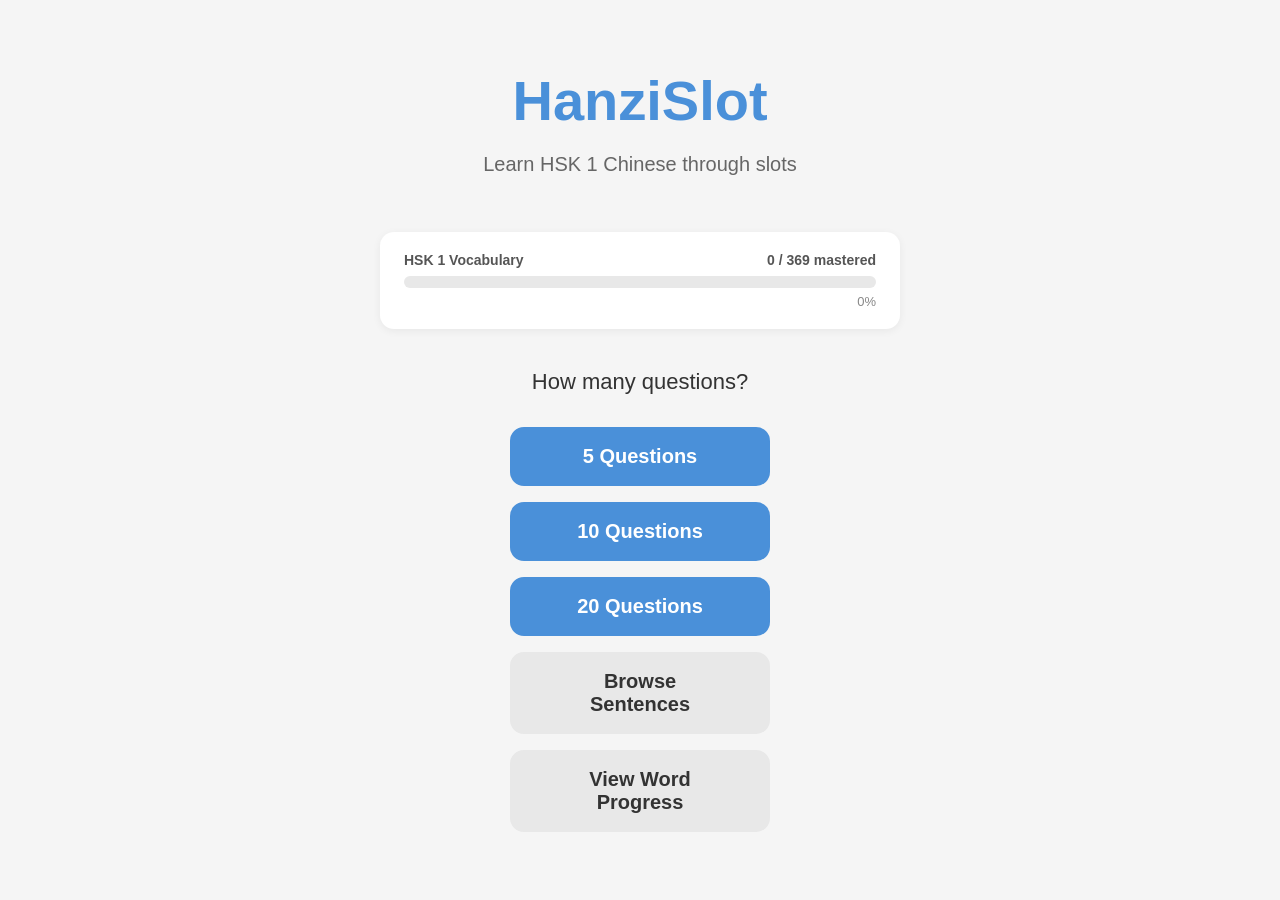
==== index.html @ 781032b2 "Add files via upload" ====
<!DOCTYPE html>
<html lang="en">
<head>
  <meta charset="utf-8">
  <meta name="viewport" content="width=device-width, initial-scale=1">
  <title>HanziSlot</title>
  <link rel="stylesheet" href="styles.css">
</head>
<body>
  <div id="app"></div>

  <script src="data.js"></script>
  <script src="render.js"></script>
  <script src="progress.js"></script>
  <script src="game.js"></script>
</body>
</html>
---- styles.css ----
* { box-sizing: border-box; }

body {
  margin: 0;
  font-family: -apple-system, BlinkMacSystemFont, "Segoe UI", Roboto, sans-serif;
  background: #f5f5f5;
  color: #333;
  min-height: 100vh;
}

/* ---------- Layouts ---------- */
.layout {
  display: flex;
  flex-direction: column;
  min-height: 100vh;
}

.centered-layout {
  display: flex;
  align-items: center;
  justify-content: center;
  min-height: 100vh;
  padding: 40px;
}

.main {
  flex: 1;
  display: flex;
  align-items: center;
  justify-content: center;
  padding: 40px;
}

.screen { width: 100%; max-width: 1100px; }

/* ---------- Header bar ---------- */
.header {
  background: #ffffff;
  padding: 16px 32px;
  display: flex;
  justify-content: space-between;
  align-items: center;
  box-shadow: 0 2px 6px rgba(0, 0, 0, 0.06);
  position: sticky;
  top: 0;
  z-index: 10;
}

.back-btn {
  padding: 10px 22px;
  font-size: 16px;
  font-weight: 600;
  background: #e8e8e8;
  color: #333;
  border: none;
  border-radius: 10px;
  cursor: pointer;
  width: auto;
}
.back-btn:hover { background: #d8d8d8; }

.progress {
  color: #555;
  font-size: 16px;
  font-weight: 600;
}

/* ---------- Home / Finished ---------- */
h1 {
  color: #4A90D9;
  text-align: center;
  margin: 0 0 12px;
  font-size: 56px;
}
.subtitle {
  text-align: center;
  color: #666;
  font-size: 20px;
  margin-bottom: 56px;
}
.prompt {
  text-align: center;
  font-size: 22px;
  margin-bottom: 32px;
}
.buttons {
  display: flex;
  flex-direction: column;
  gap: 16px;
  align-items: center;
}

/* ---------- Buttons ---------- */
button {
  background: #4A90D9;
  color: white;
  border: none;
  padding: 18px 50px;
  font-size: 20px;
  font-weight: 600;
  border-radius: 14px;
  cursor: pointer;
  width: 260px;
}
button:hover { background: #3a7bc0; }
button:disabled { background: #aaa; cursor: default; }

.next-btn {
  background: #4CAF50;
  width: auto;
  padding: 18px 60px;
}
.next-btn:hover { background: #43a047; }

/* ---------- Game screen ---------- */
.english {
  text-align: center;
  font-size: 34px;
  font-weight: 700;
  line-height: 1.3;
  margin: 12px 0 48px;
}

.slots-row {
  display: flex;
  justify-content: center;
  flex-wrap: wrap;
  gap: 14px;
  margin-bottom: 20px;
}

/* ---------- Slots ---------- */
.slot {
  height: 270px;
  width: 140px;
  position: relative;
  user-select: none;
  cursor: pointer;
}
.slot.fixed { cursor: default; }

.slot .item {
  position: absolute;
  left: 0; right: 0;
  height: 60px;
  display: flex;
  align-items: center;
  justify-content: center;
  font-weight: 600;
  transition: background 0.2s, color 0.2s;
}
.slot .item.pos-0 { top: 0;    font-size: 26px; opacity: 0.35; }
.slot .item.pos-1 { top: 60px; font-size: 34px; }
.slot .item.pos-2 { top: 120px; font-size: 26px; opacity: 0.35; }

.slot .indicator {
  position: absolute;
  top: 60px;
  left: 0; right: 0;
  height: 60px;
  border-top: 3px solid #4A90D9;
  border-bottom: 3px solid #4A90D9;
  pointer-events: none;
}

.slot.fixed .item.pos-1 {
  background: #E8F0FE;
  color: #4A90D9;
  border-radius: 10px;
}

.slot.correct .item.pos-1 {
  background: #d4edda;
  color: #2e7d32;
  border-radius: 10px;
}
.slot.wrong .item.pos-1 {
  background: #f8d7da;
  color: #c62828;
  border-radius: 10px;
}

/* ---------- Pinyin + English under a correct slot ---------- */
.pinyin-area {
  position: absolute;
  top: 192px;
  left: -8px;
  right: -8px;
  text-align: center;
  pointer-events: none;
  display: flex;
  flex-direction: column;
  align-items: center;
  gap: 2px;
  animation: fadeIn 0.25s ease-out;
}

.pinyin {
  color: #4A90D9;
  font-size: 17px;
  font-weight: 700;
  line-height: 1.2;
}

.translation {
  color: #666;
  font-size: 12px;
  line-height: 1.2;
  word-break: break-word;
}

@keyframes fadeIn {
  from { opacity: 0; transform: translateY(-4px); }
  to   { opacity: 1; transform: translateY(0); }
}

/* ---------- Bottom area ---------- */
.check-wrap {
  display: flex;
  justify-content: center;
  margin-top: 36px;
}

.message {
  text-align: center;
  margin-top: 20px;
  min-height: 28px;
  font-size: 20px;
  font-weight: 600;
}
.message.error   { color: #c62828; }
.message.success { color: #2e7d32; }

/* ---------- Progress card on Home ---------- */
.progress-card {
    max-width: 520px;
    margin: 0 auto 40px;
    background: #fff;
    border-radius: 14px;
    padding: 20px 24px;
    box-shadow: 0 2px 8px rgba(0, 0, 0, 0.06);
  }
  .progress-label {
    display: flex;
    justify-content: space-between;
    font-size: 14px;
    color: #555;
    margin-bottom: 8px;
    font-weight: 600;
  }
  .progress-bar {
    height: 12px;
    background: #e8e8e8;
    border-radius: 6px;
    overflow: hidden;
  }
  .progress-fill {
    height: 100%;
    background: linear-gradient(90deg, #4A90D9, #4CAF50);
    transition: width 0.4s ease-out;
  }
  .progress-percent {
    text-align: right;
    font-size: 13px;
    color: #888;
    margin-top: 6px;
  }
  
  /* ---------- Secondary button (View Progress) ---------- */
  .secondary-btn {
    background: #e8e8e8;
    color: #333;
  }
  .secondary-btn:hover { background: #d8d8d8; }
  
  /* ---------- Reset button in header ---------- */
  .reset-btn {
    background: #f0f0f0;
    color: #c62828;
    border: none;
    padding: 8px 16px;
    font-size: 14px;
    font-weight: 600;
    border-radius: 10px;
    cursor: pointer;
    width: auto;
  }
  .reset-btn:hover { background: #ffe5e5; }
  
  /* ---------- Progress screen grid ---------- */
  .words-grid {
    display: grid;
    grid-template-columns: repeat(auto-fill, minmax(160px, 1fr));
    gap: 12px;
    padding: 8px 0 40px;
  }
  .word-card {
    background: #fff;
    border-radius: 12px;
    padding: 12px 10px;
    text-align: center;
    box-shadow: 0 1px 4px rgba(0, 0, 0, 0.05);
    border: 2px solid transparent;
  }
  .word-card.mastered {
    border-color: #4CAF50;
    background: #f1faf3;
  }
  .word-card.learning {
    border-color: #FFC107;
    background: #fffbf0;
  }
  .word-card.unseen {
    border-color: #e0e0e0;
    background: #fafafa;
    opacity: 0.85;
  }
  .word-hanzi {
    font-size: 26px;
    font-weight: 700;
    color: #333;
    line-height: 1.2;
  }
  .word-pinyin {
    font-size: 13px;
    color: #4A90D9;
    margin-top: 2px;
    font-weight: 600;
  }
  .word-english {
    font-size: 12px;
    color: #666;
    margin-top: 2px;
    line-height: 1.3;
  }
  .word-count {
    margin-top: 8px;
    font-size: 13px;
    font-weight: 700;
    color: #555;
  }
  .word-card.mastered .word-count {
    color: #2e7d32;
  }
  .word-card.learning .word-count {
    color: #b8860b;
  }
  .word-card.unseen .word-count {
    color: #aaa;
  }

  
  /* ---------- Finished screen stat ---------- */
  .finished-stat {
    text-align: center;
    color: #4A90D9;
    font-size: 18px;
    font-weight: 600;
    margin-bottom: 32px;
  }

  /* ============================================================
   Sentence Browser
   ============================================================ */
.sentence-count {
  color: #888;
  font-size: 14px;
  font-weight: 600;
}

.sentence-search {
  width: 100%;
  max-width: 560px;
  display: block;
  margin: 0 auto 28px;
  padding: 14px 20px;
  font-size: 16px;
  border: 2px solid #e0e0e0;
  border-radius: 12px;
  outline: none;
  transition: border-color 0.2s;
  background: #fff;
}
.sentence-search:focus {
  border-color: #4A90D9;
}

.empty-state {
  text-align: center;
  color: #888;
  font-size: 16px;
  padding: 60px 20px;
}

.sentence-card {
  background: #fff;
  border-radius: 14px;
  padding: 22px 26px;
  margin-bottom: 16px;
  box-shadow: 0 1px 4px rgba(0, 0, 0, 0.06);
  border: 1px solid #eee;
}

.sentence-header {
  display: flex;
  align-items: baseline;
  gap: 12px;
  margin-bottom: 12px;
}

.sentence-number {
  color: #aaa;
  font-size: 13px;
  font-weight: 700;
  font-variant-numeric: tabular-nums;
  flex-shrink: 0;
}

.sentence-english {
  color: #555;
  font-size: 17px;
  font-weight: 500;
}

.sentence-hanzi {
  font-size: 34px;
  font-weight: 700;
  color: #222;
  line-height: 1.4;
  margin-bottom: 6px;
  letter-spacing: 1px;
}

.sentence-pinyin {
  color: #4A90D9;
  font-size: 17px;
  font-weight: 600;
  margin-bottom: 20px;
  line-height: 1.4;
}

.word-chips {
  display: flex;
  flex-wrap: wrap;
  gap: 10px;
  align-items: flex-start;
  padding-top: 16px;
  border-top: 1px solid #f0f0f0;
}

.word-chip {
  background: #fafafa;
  border: 1px solid #eee;
  border-radius: 10px;
  padding: 8px 12px;
  min-width: 60px;
  text-align: center;
}

.chip-hanzi {
  font-size: 20px;
  font-weight: 700;
  color: #333;
  line-height: 1.2;
}

.chip-pinyin {
  font-size: 12px;
  color: #4A90D9;
  font-weight: 600;
  margin-top: 2px;
}

.chip-english {
  font-size: 11px;
  color: #777;
  margin-top: 2px;
  line-height: 1.2;
  max-width: 120px;
}

.word-punct {
  font-size: 26px;
  color: #333;
  align-self: center;
  padding: 0 2px;
}
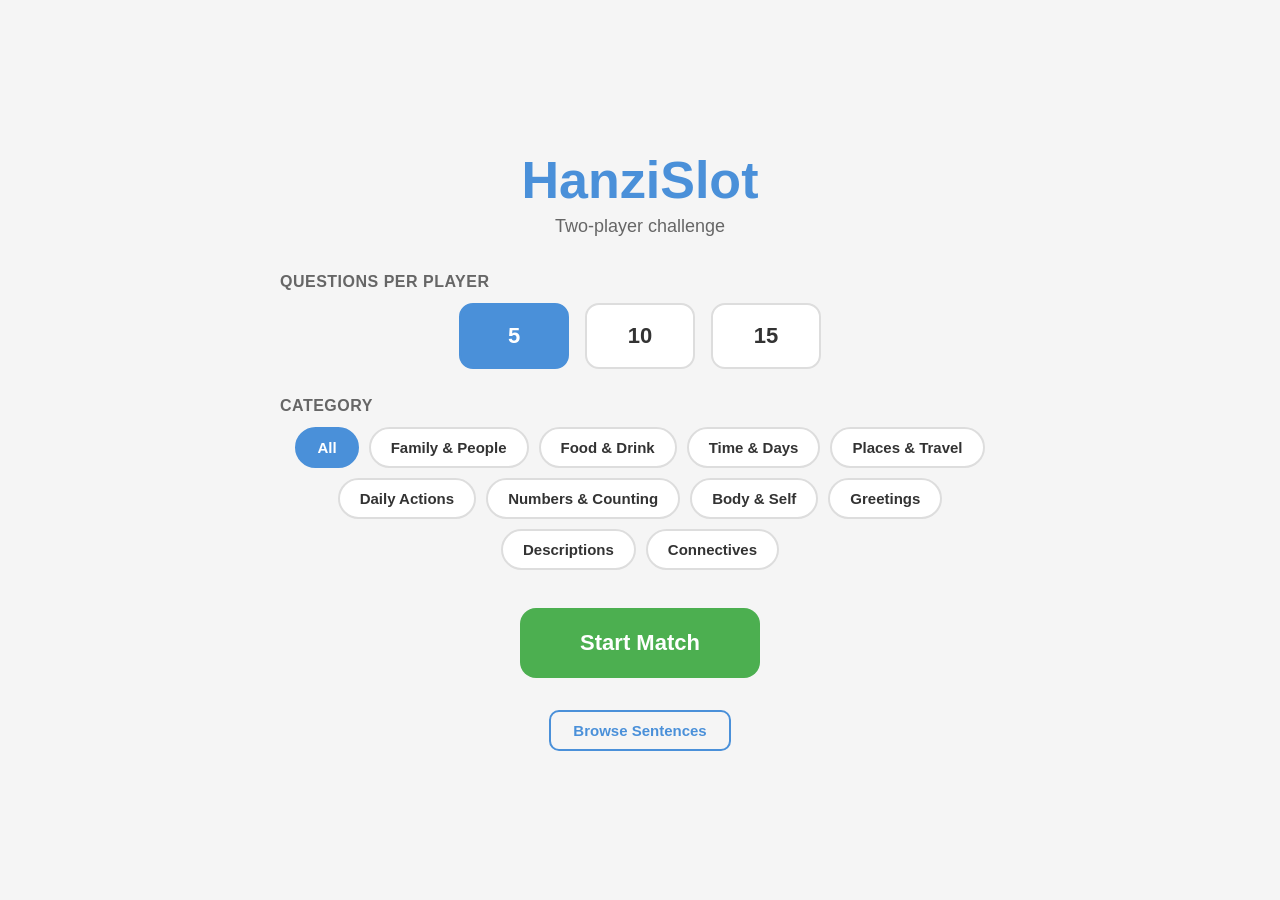
==== commit 21d8000d: "Add files via upload" ====
--- a/index.html
+++ b/index.html
@@ -11,7 +11,6 @@
 
   <script src="data.js"></script>
   <script src="render.js"></script>
-  <script src="progress.js"></script>
   <script src="game.js"></script>
 </body>
 </html>
--- a/styles.css
+++ b/styles.css
@@ -1,54 +1,274 @@
 * { box-sizing: border-box; }
 
+html, body {
+  margin: 0;
+  padding: 0;
+  height: 100%;
+}
+
 body {
-  margin: 0;
   font-family: -apple-system, BlinkMacSystemFont, "Segoe UI", Roboto, sans-serif;
   background: #f5f5f5;
   color: #333;
-  min-height: 100vh;
-}
-
-/* ---------- Layouts ---------- */
+  overflow: hidden;
+}
+
+#app {
+  height: 100vh;
+  width: 100vw;
+  overflow: hidden;
+}
+
+.app-wrap {
+  width: 100%;
+  height: 100%;
+  transition: transform 0.5s ease-in-out;
+  transform-origin: center center;
+}
+
+.app-wrap.rotated {
+  transform: rotate(180deg);
+}
+
+/* ============================================================
+   SETUP (unchanged from previous version)
+   ============================================================ */
+.setup-layout {
+  height: 100%;
+  display: flex;
+  flex-direction: column;
+  align-items: center;
+  justify-content: center;
+  padding: 40px;
+  overflow-y: auto;
+}
+
+.setup-layout h1 {
+  color: #4A90D9;
+  font-size: 52px;
+  margin: 0 0 6px;
+}
+
+.setup-layout .subtitle {
+  color: #666;
+  font-size: 18px;
+  margin: 0 0 36px;
+}
+
+.setup-section {
+  width: 100%;
+  max-width: 720px;
+  margin-bottom: 28px;
+}
+
+.setup-section h3 {
+  font-size: 16px;
+  color: #666;
+  font-weight: 600;
+  margin: 0 0 12px;
+  text-transform: uppercase;
+  letter-spacing: 0.5px;
+}
+
+.count-buttons {
+  display: flex;
+  gap: 16px;
+  justify-content: center;
+}
+
+.count-btn {
+  background: #fff;
+  color: #333;
+  border: 2px solid #ddd;
+  padding: 18px 40px;
+  font-size: 22px;
+  font-weight: 700;
+  border-radius: 14px;
+  cursor: pointer;
+  min-width: 110px;
+  transition: all 0.15s;
+}
+
+.count-btn:hover {
+  border-color: #4A90D9;
+}
+
+.count-btn.count-active {
+  background: #4A90D9;
+  color: #fff;
+  border-color: #4A90D9;
+}
+
+.category-chips {
+  display: flex;
+  flex-wrap: wrap;
+  gap: 10px;
+  justify-content: center;
+}
+
+.chip {
+  background: #fff;
+  color: #333;
+  border: 2px solid #ddd;
+  padding: 10px 20px;
+  font-size: 15px;
+  font-weight: 600;
+  border-radius: 22px;
+  cursor: pointer;
+  width: auto;
+  transition: all 0.15s;
+}
+
+.chip:hover {
+  border-color: #4A90D9;
+}
+
+.chip.chip-active {
+  background: #4A90D9;
+  color: #fff;
+  border-color: #4A90D9;
+}
+
+.setup-warning {
+  background: #fff4e5;
+  color: #a05a00;
+  border: 1px solid #f0c089;
+  padding: 12px 20px;
+  border-radius: 10px;
+  font-size: 14px;
+  max-width: 720px;
+  margin-bottom: 20px;
+  text-align: center;
+}
+
+.primary-start {
+  background: #4CAF50;
+  color: #fff;
+  border: none;
+  padding: 22px 60px;
+  font-size: 22px;
+  font-weight: 700;
+  border-radius: 16px;
+  cursor: pointer;
+  margin-top: 10px;
+  width: auto;
+  transition: background 0.15s;
+}
+
+.primary-start:hover {
+  background: #43a047;
+}
+
+.setup-links {
+  margin-top: 32px;
+  display: flex;
+  gap: 12px;
+}
+
+.link-btn {
+  background: transparent;
+  color: #4A90D9;
+  border: 2px solid #4A90D9;
+  padding: 10px 22px;
+  font-size: 15px;
+  font-weight: 600;
+  border-radius: 10px;
+  cursor: pointer;
+  width: auto;
+}
+
+.link-btn:hover {
+  background: #4A90D9;
+  color: #fff;
+}
+
+/* ============================================================
+   HANDOFF & TURN SUMMARY
+   ============================================================ */
+.handoff-layout {
+  height: 100%;
+  display: flex;
+  align-items: center;
+  justify-content: center;
+  padding: 40px;
+}
+
+.handoff-card {
+  background: #fff;
+  border-radius: 24px;
+  padding: 60px 80px;
+  text-align: center;
+  box-shadow: 0 4px 20px rgba(0, 0, 0, 0.08);
+  max-width: 640px;
+}
+
+.handoff-card h1 {
+  color: #4A90D9;
+  font-size: 38px;
+  margin: 0 0 20px;
+}
+
+.handoff-sub {
+  color: #333;
+  font-size: 22px;
+  margin: 0 0 8px;
+}
+
+.handoff-sub strong {
+  color: #4CAF50;
+}
+
+.handoff-note {
+  color: #888;
+  font-size: 16px;
+  margin: 0 0 36px;
+}
+
+/* Turn summary numbers */
+.summary-time {
+  font-size: 64px;
+  font-weight: 700;
+  color: #333;
+  font-variant-numeric: tabular-nums;
+  margin: 12px 0 6px;
+  line-height: 1;
+}
+
+.summary-penalty {
+  font-size: 18px;
+  color: #c62828;
+  margin-bottom: 6px;
+}
+
+.summary-total {
+  font-size: 22px;
+  font-weight: 700;
+  color: #4A90D9;
+  margin-bottom: 36px;
+}
+
+/* ============================================================
+   GAME (unchanged)
+   ============================================================ */
 .layout {
+  height: 100%;
   display: flex;
   flex-direction: column;
-  min-height: 100vh;
-}
-
-.centered-layout {
-  display: flex;
-  align-items: center;
-  justify-content: center;
-  min-height: 100vh;
-  padding: 40px;
-}
-
-.main {
-  flex: 1;
-  display: flex;
-  align-items: center;
-  justify-content: center;
-  padding: 40px;
-}
-
-.screen { width: 100%; max-width: 1100px; }
-
-/* ---------- Header bar ---------- */
+}
+
 .header {
   background: #ffffff;
-  padding: 16px 32px;
+  padding: 14px 32px;
   display: flex;
   justify-content: space-between;
   align-items: center;
   box-shadow: 0 2px 6px rgba(0, 0, 0, 0.06);
-  position: sticky;
-  top: 0;
-  z-index: 10;
+  flex-shrink: 0;
 }
 
 .back-btn {
   padding: 10px 22px;
-  font-size: 16px;
+  font-size: 15px;
   font-weight: 600;
   background: #e8e8e8;
   color: #333;
@@ -57,86 +277,98 @@
   cursor: pointer;
   width: auto;
 }
+
 .back-btn:hover { background: #d8d8d8; }
 
 .progress {
   color: #555;
-  font-size: 16px;
-  font-weight: 600;
-}
-
-/* ---------- Home / Finished ---------- */
-h1 {
-  color: #4A90D9;
-  text-align: center;
-  margin: 0 0 12px;
-  font-size: 56px;
-}
-.subtitle {
-  text-align: center;
-  color: #666;
-  font-size: 20px;
-  margin-bottom: 56px;
-}
-.prompt {
-  text-align: center;
-  font-size: 22px;
-  margin-bottom: 32px;
-}
-.buttons {
-  display: flex;
-  flex-direction: column;
-  gap: 16px;
-  align-items: center;
-}
-
-/* ---------- Buttons ---------- */
-button {
-  background: #4A90D9;
-  color: white;
-  border: none;
-  padding: 18px 50px;
-  font-size: 20px;
-  font-weight: 600;
-  border-radius: 14px;
-  cursor: pointer;
-  width: 260px;
-}
-button:hover { background: #3a7bc0; }
-button:disabled { background: #aaa; cursor: default; }
-
-.next-btn {
-  background: #4CAF50;
-  width: auto;
-  padding: 18px 60px;
-}
-.next-btn:hover { background: #43a047; }
-
-/* ---------- Game screen ---------- */
+  font-size: 15px;
+  font-weight: 600;
+}
+
+.timer-box {
+  display: flex;
+  align-items: center;
+  gap: 10px;
+}
+
+.timer {
+  color: #333;
+  font-size: 18px;
+  font-weight: 700;
+  font-variant-numeric: tabular-nums;
+  min-width: 64px;
+  text-align: right;
+}
+
+.penalty-badge {
+  color: #c62828;
+  font-size: 14px;
+  font-weight: 700;
+  background: #ffe5e5;
+  padding: 4px 10px;
+  border-radius: 6px;
+  font-variant-numeric: tabular-nums;
+}
+
+.main {
+  flex: 1;
+  display: flex;
+  overflow-y: auto;
+  padding: 30px;
+}
+
+.main > .screen {
+  margin: auto;
+}
+
+.screen {
+  width: 100%;
+  max-width: 1100px;
+}
+
 .english {
   text-align: center;
-  font-size: 34px;
+  font-size: 32px;
   font-weight: 700;
   line-height: 1.3;
-  margin: 12px 0 48px;
+  margin: 12px 0 42px;
+}
+
+.slots-viewport {
+  width: 100%;
+  display: flex;
+  justify-content: center;
+  /* height is set dynamically by JS when the row is scaled */
 }
 
 .slots-row {
   display: flex;
   justify-content: center;
-  flex-wrap: wrap;
   gap: 14px;
+  flex-wrap: nowrap;
+  flex-shrink: 0;
+  width: max-content;
+  transform-origin: center top;
   margin-bottom: 20px;
 }
 
-/* ---------- Slots ---------- */
-.slot {
+.slot-wrap {
   height: 270px;
   width: 140px;
   position: relative;
+  flex-shrink: 0;
+}
+
+.slot {
+  height: 180px;
+  width: 140px;
+  position: relative;
+  overflow: hidden;
   user-select: none;
   cursor: pointer;
 }
+
 .slot.fixed { cursor: default; }
 
 .slot .item {
@@ -180,31 +412,30 @@
   border-radius: 10px;
 }
 
-/* ---------- Pinyin + English under a correct slot ---------- */
 .pinyin-area {
   position: absolute;
-  top: 192px;
-  left: -8px;
-  right: -8px;
+  top: 195px;
+  left: -10px;
+  right: -10px;
   text-align: center;
   pointer-events: none;
   display: flex;
   flex-direction: column;
   align-items: center;
-  gap: 2px;
+  gap: 3px;
   animation: fadeIn 0.25s ease-out;
 }
 
 .pinyin {
   color: #4A90D9;
-  font-size: 17px;
+  font-size: 18px;
   font-weight: 700;
   line-height: 1.2;
 }
 
 .translation {
   color: #666;
-  font-size: 12px;
+  font-size: 13px;
   line-height: 1.2;
   word-break: break-word;
 }
@@ -214,12 +445,31 @@
   to   { opacity: 1; transform: translateY(0); }
 }
 
-/* ---------- Bottom area ---------- */
 .check-wrap {
   display: flex;
   justify-content: center;
   margin-top: 36px;
 }
+
+button {
+  background: #4A90D9;
+  color: white;
+  border: none;
+  padding: 18px 50px;
+  font-size: 20px;
+  font-weight: 600;
+  border-radius: 14px;
+  cursor: pointer;
+  width: auto;
+}
+
+button:hover { background: #3a7bc0; }
+
+.next-btn {
+  background: #4CAF50;
+  padding: 18px 60px;
+}
+.next-btn:hover { background: #43a047; }
 
 .message {
   text-align: center;
@@ -231,136 +481,137 @@
 .message.error   { color: #c62828; }
 .message.success { color: #2e7d32; }
 
-/* ---------- Progress card on Home ---------- */
-.progress-card {
-    max-width: 520px;
-    margin: 0 auto 40px;
-    background: #fff;
-    border-radius: 14px;
-    padding: 20px 24px;
-    box-shadow: 0 2px 8px rgba(0, 0, 0, 0.06);
-  }
-  .progress-label {
-    display: flex;
-    justify-content: space-between;
-    font-size: 14px;
-    color: #555;
-    margin-bottom: 8px;
-    font-weight: 600;
-  }
-  .progress-bar {
-    height: 12px;
-    background: #e8e8e8;
-    border-radius: 6px;
-    overflow: hidden;
-  }
-  .progress-fill {
-    height: 100%;
-    background: linear-gradient(90deg, #4A90D9, #4CAF50);
-    transition: width 0.4s ease-out;
-  }
-  .progress-percent {
-    text-align: right;
-    font-size: 13px;
-    color: #888;
-    margin-top: 6px;
-  }
-  
-  /* ---------- Secondary button (View Progress) ---------- */
-  .secondary-btn {
-    background: #e8e8e8;
-    color: #333;
-  }
-  .secondary-btn:hover { background: #d8d8d8; }
-  
-  /* ---------- Reset button in header ---------- */
-  .reset-btn {
-    background: #f0f0f0;
-    color: #c62828;
-    border: none;
-    padding: 8px 16px;
-    font-size: 14px;
-    font-weight: 600;
-    border-radius: 10px;
-    cursor: pointer;
-    width: auto;
-  }
-  .reset-btn:hover { background: #ffe5e5; }
-  
-  /* ---------- Progress screen grid ---------- */
-  .words-grid {
-    display: grid;
-    grid-template-columns: repeat(auto-fill, minmax(160px, 1fr));
-    gap: 12px;
-    padding: 8px 0 40px;
-  }
-  .word-card {
-    background: #fff;
-    border-radius: 12px;
-    padding: 12px 10px;
-    text-align: center;
-    box-shadow: 0 1px 4px rgba(0, 0, 0, 0.05);
-    border: 2px solid transparent;
-  }
-  .word-card.mastered {
-    border-color: #4CAF50;
-    background: #f1faf3;
-  }
-  .word-card.learning {
-    border-color: #FFC107;
-    background: #fffbf0;
-  }
-  .word-card.unseen {
-    border-color: #e0e0e0;
-    background: #fafafa;
-    opacity: 0.85;
-  }
-  .word-hanzi {
-    font-size: 26px;
-    font-weight: 700;
-    color: #333;
-    line-height: 1.2;
-  }
-  .word-pinyin {
-    font-size: 13px;
-    color: #4A90D9;
-    margin-top: 2px;
-    font-weight: 600;
-  }
-  .word-english {
-    font-size: 12px;
-    color: #666;
-    margin-top: 2px;
-    line-height: 1.3;
-  }
-  .word-count {
-    margin-top: 8px;
-    font-size: 13px;
-    font-weight: 700;
-    color: #555;
-  }
-  .word-card.mastered .word-count {
-    color: #2e7d32;
-  }
-  .word-card.learning .word-count {
-    color: #b8860b;
-  }
-  .word-card.unseen .word-count {
-    color: #aaa;
-  }
-
-  
-  /* ---------- Finished screen stat ---------- */
-  .finished-stat {
-    text-align: center;
-    color: #4A90D9;
-    font-size: 18px;
-    font-weight: 600;
-    margin-bottom: 32px;
-  }
-
-  /* ============================================================
-   Sentence Browser
+/* ============================================================
+   RESULTS — container is rotated 180°; two stacked views + sidebar
+   ============================================================ */
+.results-layout {
+  display: flex;
+  flex-direction: row;
+  height: 100%;
+  width: 100%;
+}
+
+.scores-column {
+  flex: 1;
+  display: flex;
+  flex-direction: column;
+  min-width: 0;
+}
+
+.view {
+  flex: 1;
+  display: flex;
+  align-items: center;
+  justify-content: center;
+  padding: 20px;
+  overflow: hidden;
+}
+
+/* P1's view is counter-rotated so P1 (at the physical bottom)
+   sees it right-side-up.  It sits at container-top, which after the
+   container rotation appears at the physical bottom. */
+.p1-view {
+  background: #f8fbff;
+  border-bottom: 2px solid #dfeaf7;
+  transform: rotate(180deg);
+}
+
+/* P2's view has no extra rotation.  It sits at container-bottom,
+   which after the container rotation appears at the physical top —
+   exactly where P2 is sitting. */
+.p2-view {
+  background: #fff8f8;
+}
+
+.view-inner {
+  display: flex;
+  flex-direction: column;
+  gap: 16px;
+  align-items: center;
+  width: 100%;
+  max-width: 520px;
+}
+
+.score-block {
+  background: #fff;
+  border-radius: 16px;
+  padding: 18px 32px;
+  text-align: center;
+  box-shadow: 0 2px 8px rgba(0, 0, 0, 0.06);
+  width: 100%;
+  border: 3px solid transparent;
+}
+
+.score-block.score-winner {
+  border-color: #4CAF50;
+  background: #f1faf3;
+}
+
+.score-name {
+  font-size: 18px;
+  font-weight: 700;
+  color: #4A90D9;
+  margin-bottom: 6px;
+}
+
+.score-total {
+  font-size: 40px;
+  font-weight: 700;
+  color: #333;
+  font-variant-numeric: tabular-nums;
+  line-height: 1.1;
+}
+
+.score-detail {
+  font-size: 14px;
+  color: #888;
+  margin-top: 4px;
+  font-variant-numeric: tabular-nums;
+}
+
+/* Sidebar on the physical left.
+   DOM order puts it last, so after the container's 180° rotation
+   it lands on the left.  Its own 180° counter-rotation makes it
+   readable by P1. */
+.buttons-sidebar {
+  width: 240px;
+  flex-shrink: 0;
+  display: flex;
+  flex-direction: column;
+  align-items: center;
+  justify-content: center;
+  gap: 20px;
+  padding: 20px;
+  transform: rotate(180deg);
+  background: #fafafa;
+  border-left: 2px solid #e0e0e0;
+}
+
+.action-btn {
+  width: 180px;
+  padding: 18px 20px;
+  font-size: 17px;
+  font-weight: 700;
+  border-radius: 12px;
+  border: none;
+  cursor: pointer;
+  transition: background 0.15s;
+}
+
+.action-btn.primary {
+  background: #4CAF50;
+  color: #fff;
+}
+.action-btn.primary:hover { background: #43a047; }
+
+.action-btn.secondary {
+  background: #e8e8e8;
+  color: #333;
+}
+.action-btn.secondary:hover { background: #d8d8d8; }
+
+/* ============================================================
+   SENTENCE BROWSER (unchanged)
    ============================================================ */
 .sentence-count {
   color: #888;
@@ -406,6 +657,7 @@
   align-items: baseline;
   gap: 12px;
   margin-bottom: 12px;
+  flex-wrap: wrap;
 }
 
 .sentence-number {
@@ -413,13 +665,22 @@
   font-size: 13px;
   font-weight: 700;
   font-variant-numeric: tabular-nums;
-  flex-shrink: 0;
 }
 
 .sentence-english {
   color: #555;
   font-size: 17px;
   font-weight: 500;
+  flex: 1;
+}
+
+.sentence-tag {
+  background: #eef4fb;
+  color: #4A90D9;
+  font-size: 12px;
+  font-weight: 600;
+  padding: 3px 10px;
+  border-radius: 12px;
 }
 
 .sentence-hanzi {
